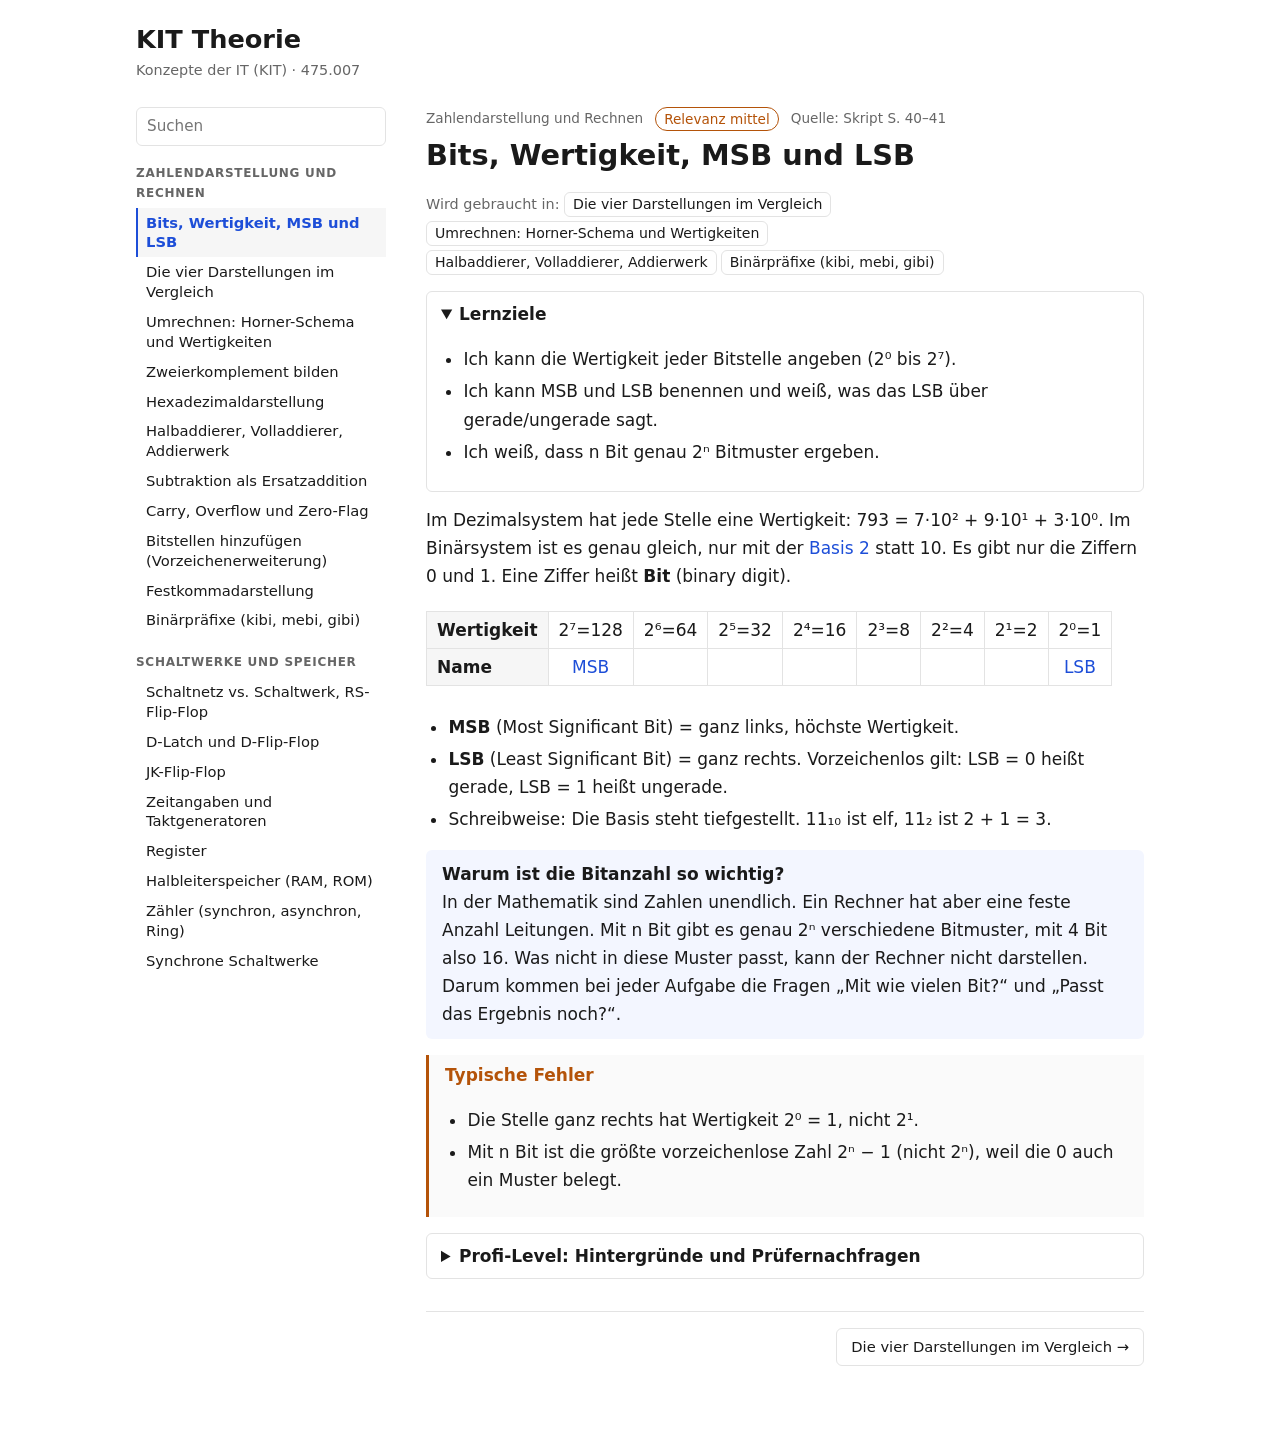
==== kit-theorie/index.html @ 7bbf0606 "Add KIT Theorie study page as standalone project Co-Authored-By: Claude Sonnet 5.5 <noreply@anthropi" ====
<!doctype html>
<html lang="de">
<head>
<meta charset="utf-8">
<meta name="viewport" content="width=device-width, initial-scale=1">
<title>KIT Theorie</title>
<link rel="stylesheet" href="style.css">
</head>
<body>
<div class="wrap">
  <header>
    <h1>KIT Theorie</h1>
    <p class="sub" id="fach"></p>
  </header>
  <div class="layout">
    <aside id="side">
      <input type="search" id="search" placeholder="Suchen" aria-label="Themen durchsuchen">
      <nav id="toc" aria-label="Themen"></nav>
    </aside>
    <main id="main" tabindex="-1"></main>
  </div>
</div>
<script src="data.js"></script>
<script src="app.js"></script>
</body>
</html>
---- kit-theorie/style.css ----
:root {
  --paper: #ffffff;
  --ink: #1a1a1a;
  --muted: #666666;
  --line: #e3e3e3;
  --soft: #f6f6f6;
  --accent: #1d4ed8;
  --note-bg: #f3f6ff;
  --v: #1d4ed8; --p: #1d4ed8; --g: #15803d; --o: #b45309; --red: #b91c1c;
  --card-soft: #fafafa;
  --font: system-ui, -apple-system, "Segoe UI", Roboto, sans-serif;
  --mono: ui-monospace, "SF Mono", Menlo, Consolas, monospace;
}
* { box-sizing: border-box; }
body { margin: 0; background: var(--paper); color: var(--ink); font: 17px/1.65 var(--font); }
.wrap { max-width: 1040px; margin: 0 auto; padding: 24px max(16px, env(safe-area-inset-right)) 64px max(16px, env(safe-area-inset-left)); }
h1, h2, h4 { line-height: 1.25; margin: 0; }
h1 { font-size: 1.6rem; }
h2 { font-size: 1.8rem; margin: .4rem 0 1rem; }
h4 { font-size: 1rem; margin: 1.2rem 0 .3rem; }
p { margin: .7rem 0; max-width: 68ch; }
ul, ol { max-width: 68ch; padding-left: 1.4rem; }
li { margin: .25rem 0; }
.sub { color: var(--muted); font-size: .9rem; margin: .2rem 0 0; }
a:focus-visible, button:focus-visible, input:focus-visible, summary:focus-visible { outline: 2px solid var(--accent); outline-offset: 2px; }

.layout { display: grid; grid-template-columns: 250px minmax(0, 1fr); gap: 40px; margin-top: 24px; align-items: start; }
@media (max-width: 800px) { .layout { grid-template-columns: 1fr; gap: 20px; } }
#side { position: sticky; top: 16px; max-height: calc(100vh - 32px); overflow: auto; }
@media (max-width: 800px) { #side { position: static; max-height: none; } }
input[type=search] { width: 100%; font: inherit; font-size: .95rem; padding: 6px 10px; border: 1px solid var(--line); border-radius: 6px; background: var(--paper); color: var(--ink); }
#toc h3 { font-size: .75rem; letter-spacing: .06em; text-transform: uppercase; color: var(--muted); margin: 18px 0 4px; font-weight: 600; }
#toc button { display: block; width: 100%; text-align: left; font: inherit; font-size: .92rem; line-height: 1.35; padding: 5px 8px; border: 0; border-left: 2px solid transparent; background: none; color: var(--ink); cursor: pointer; }
#toc button:hover { background: var(--soft); }
#toc button[aria-current="true"] { border-left-color: var(--accent); color: var(--accent); font-weight: 600; background: var(--soft); }

.meta { display: flex; flex-wrap: wrap; gap: 4px 12px; color: var(--muted); font-size: .85rem; }
.badge { border: 1px solid currentColor; border-radius: 999px; padding: 0 8px; }
.rel-hoch { color: var(--red); } .rel-mittel { color: var(--o); } .rel-niedrig { color: var(--muted); }
.links { font-size: .9rem; color: var(--muted); }
.links button { font: inherit; font-size: .88rem; border: 1px solid var(--line); background: var(--paper); color: var(--ink); border-radius: 6px; padding: 0 8px; margin: 2px 4px 2px 0; cursor: pointer; }
.links button:hover { border-color: var(--accent); color: var(--accent); }

details { margin: 14px 0; border: 1px solid var(--line); border-radius: 6px; padding: 8px 14px; }
summary { cursor: pointer; font-weight: 600; }
.why { background: var(--note-bg); padding: 10px 16px; margin: 16px 0; max-width: 72ch; border-radius: 6px; }
.why b:first-child { display: block; }
.warn { border-left: 3px solid var(--o); padding: 6px 16px; margin: 16px 0; max-width: 72ch; background: var(--card-soft); }
.warn > b { color: var(--o); }
.q3 { display: grid; gap: 4px; margin: 10px 0; padding-left: 14px; border-left: 2px solid var(--line); max-width: 72ch; }
.step { margin: 16px 0; }
.step > h4::before { content: attr(data-n) ". "; color: var(--accent); }
.scroll { overflow-x: auto; max-width: 100%; }
table.t { border-collapse: collapse; margin: 10px 0; font-variant-numeric: tabular-nums; }
table.t th, table.t td { border: 1px solid var(--line); padding: 4px 10px; text-align: center; white-space: nowrap; }
table.t th { background: var(--soft); font-weight: 600; }
table.t td.l, table.t th.l { text-align: left; white-space: normal; }
.bits { font-family: var(--mono); font-size: .95rem; white-space: pre; line-height: 1.5; margin: 10px 0; overflow-x: auto; padding: 8px 12px; background: var(--soft); border-radius: 6px; }
.mono, code { font-family: var(--mono); font-size: .95em; }
.chain { display: grid; grid-template-columns: auto 1fr; gap: 4px 18px; align-items: baseline; margin: 12px 0; overflow-x: auto; }
.chain > div { display: contents; }
.chain .op { color: var(--accent); border-left: 2px solid var(--accent); padding-left: 8px; white-space: nowrap; }
.formula { font-family: var(--mono); margin: 10px 0; padding: 4px 12px; display: inline-block; border: 1px solid var(--ink); border-radius: 4px; }
.res { display: inline-block; border: 1px solid var(--red); color: var(--red); padding: 0 8px; border-radius: 4px; font-weight: 600; }
.two { display: grid; grid-template-columns: repeat(auto-fit, minmax(260px, 1fr)); gap: 16px; }
.two > * { min-width: 0; }
figure { margin: 14px 0; overflow-x: auto; }
figure svg { display: block; max-width: 100%; height: auto; }
figcaption { font-size: .88rem; color: var(--muted); }
svg text { fill: var(--ink); font-family: var(--font); }
svg .mono { font-family: var(--mono); }
.num { display: inline-grid; place-items: center; min-width: 1.6em; height: 1.6em; padding: 0 .25em; border: 1px solid var(--red); color: var(--red); border-radius: 50%; font-size: .85em; }
.c-v, .c-p { color: var(--accent); } .c-g { color: var(--g); } .c-o { color: var(--o); } .c-r { color: var(--red); }

.nav { display: flex; justify-content: space-between; gap: 10px; margin-top: 32px; padding-top: 16px; border-top: 1px solid var(--line); }
.nav button { font: inherit; font-size: .92rem; border: 1px solid var(--line); background: var(--paper); color: var(--ink); border-radius: 6px; padding: 6px 14px; cursor: pointer; text-align: left; }
.nav button:hover { border-color: var(--accent); color: var(--accent); }
.empty { color: var(--muted); }
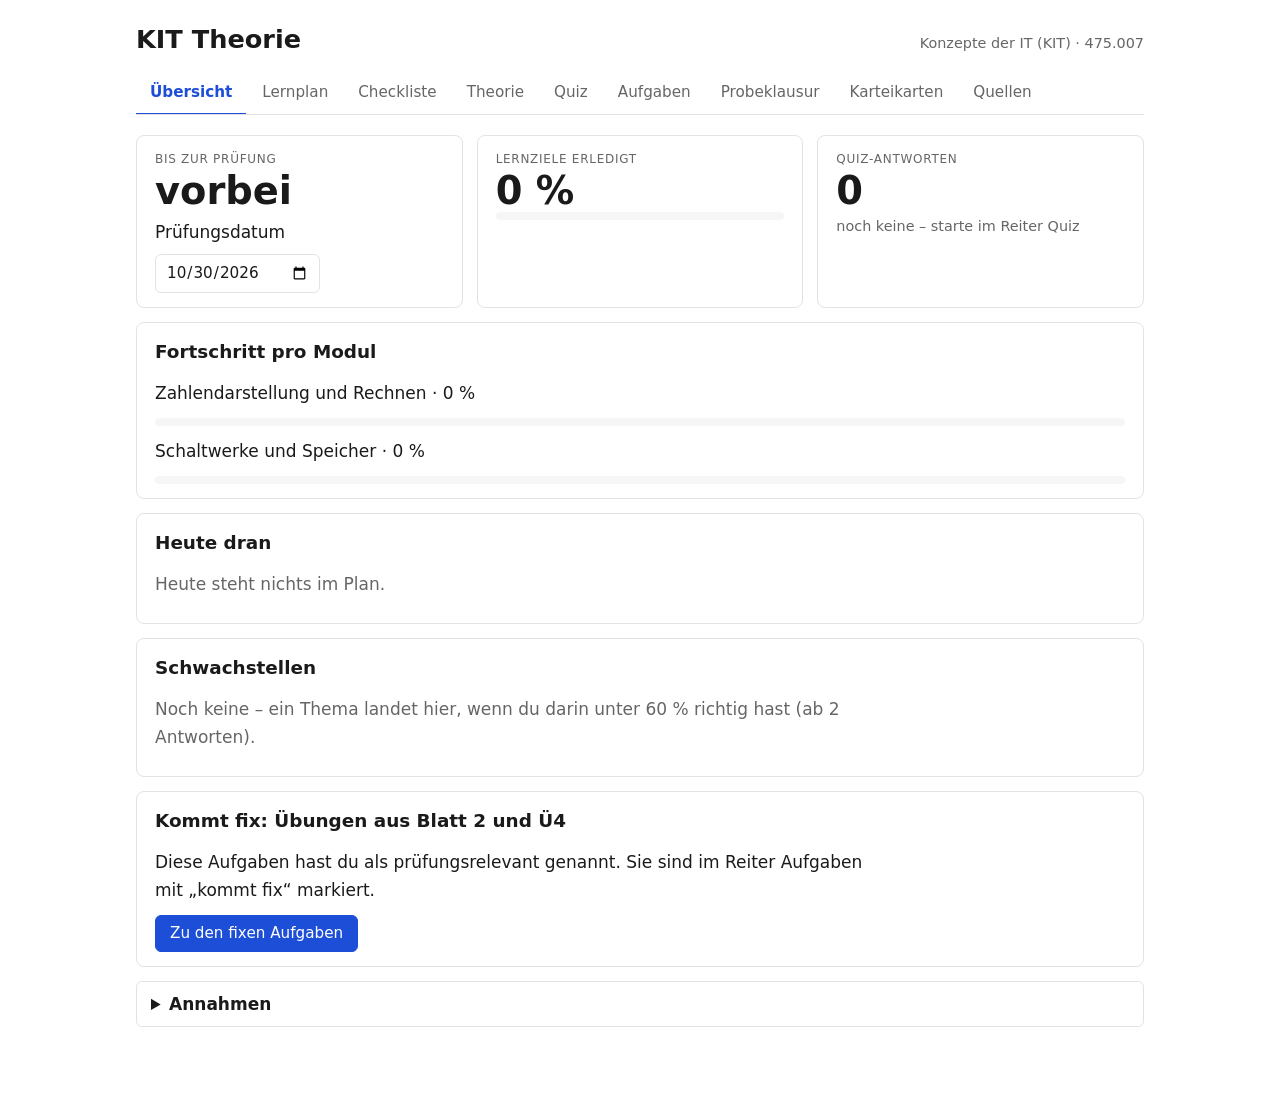
==== commit 3fcbb59d: "Add overview, plan, checklist, quiz, tasks, mock exam, flashcards and sources to KIT Theorie Co-Auth" ====
--- a/kit-theorie/index.html
+++ b/kit-theorie/index.html
@@ -8,17 +8,12 @@
 </head>
 <body>
 <div class="wrap">
-  <header>
+  <header class="top">
     <h1>KIT Theorie</h1>
-    <p class="sub" id="fach"></p>
+    <span class="sub" id="hdr-sub"></span>
   </header>
-  <div class="layout">
-    <aside id="side">
-      <input type="search" id="search" placeholder="Suchen" aria-label="Themen durchsuchen">
-      <nav id="toc" aria-label="Themen"></nav>
-    </aside>
-    <main id="main" tabindex="-1"></main>
-  </div>
+  <nav class="tabs" id="tabs" aria-label="Bereiche"></nav>
+  <main id="view" tabindex="-1"></main>
 </div>
 <script src="data.js"></script>
 <script src="app.js"></script>
--- a/kit-theorie/style.css
+++ b/kit-theorie/style.css
@@ -7,7 +7,7 @@
   --accent: #1d4ed8;
   --note-bg: #f3f6ff;
   --v: #1d4ed8; --p: #1d4ed8; --g: #15803d; --o: #b45309; --red: #b91c1c;
-  --card-soft: #fafafa;
+  --card-soft: #fafafa; --card: #ffffff; --hatch: #c4c4c4; --ok: #15803d; --bad: #b91c1c;
   --font: system-ui, -apple-system, "Segoe UI", Roboto, sans-serif;
   --mono: ui-monospace, "SF Mono", Menlo, Consolas, monospace;
 }
@@ -23,16 +23,6 @@
 li { margin: .25rem 0; }
 .sub { color: var(--muted); font-size: .9rem; margin: .2rem 0 0; }
 a:focus-visible, button:focus-visible, input:focus-visible, summary:focus-visible { outline: 2px solid var(--accent); outline-offset: 2px; }
-
-.layout { display: grid; grid-template-columns: 250px minmax(0, 1fr); gap: 40px; margin-top: 24px; align-items: start; }
-@media (max-width: 800px) { .layout { grid-template-columns: 1fr; gap: 20px; } }
-#side { position: sticky; top: 16px; max-height: calc(100vh - 32px); overflow: auto; }
-@media (max-width: 800px) { #side { position: static; max-height: none; } }
-input[type=search] { width: 100%; font: inherit; font-size: .95rem; padding: 6px 10px; border: 1px solid var(--line); border-radius: 6px; background: var(--paper); color: var(--ink); }
-#toc h3 { font-size: .75rem; letter-spacing: .06em; text-transform: uppercase; color: var(--muted); margin: 18px 0 4px; font-weight: 600; }
-#toc button { display: block; width: 100%; text-align: left; font: inherit; font-size: .92rem; line-height: 1.35; padding: 5px 8px; border: 0; border-left: 2px solid transparent; background: none; color: var(--ink); cursor: pointer; }
-#toc button:hover { background: var(--soft); }
-#toc button[aria-current="true"] { border-left-color: var(--accent); color: var(--accent); font-weight: 600; background: var(--soft); }
 
 .meta { display: flex; flex-wrap: wrap; gap: 4px 12px; color: var(--muted); font-size: .85rem; }
 .badge { border: 1px solid currentColor; border-radius: 999px; padding: 0 8px; }
@@ -76,3 +66,70 @@
 .nav button { font: inherit; font-size: .92rem; border: 1px solid var(--line); background: var(--paper); color: var(--ink); border-radius: 6px; padding: 6px 14px; cursor: pointer; text-align: left; }
 .nav button:hover { border-color: var(--accent); color: var(--accent); }
 .empty { color: var(--muted); }
+
+header.top { display: flex; flex-wrap: wrap; align-items: baseline; justify-content: space-between; gap: 4px 16px; }
+nav.tabs { position: sticky; top: 0; z-index: 5; display: flex; gap: 2px; overflow-x: auto; margin-top: 16px; background: var(--paper); border-bottom: 1px solid var(--line); }
+nav.tabs a { flex: 0 0 auto; padding: 8px 14px; color: var(--muted); text-decoration: none; font-size: .95rem; border-bottom: 2px solid transparent; margin-bottom: -1px; }
+nav.tabs a:hover { color: var(--ink); }
+nav.tabs a[aria-current="page"] { color: var(--accent); border-bottom-color: var(--accent); font-weight: 600; }
+#view { padding-top: 20px; }
+h3 { font-size: 1.15rem; margin: 0 0 .5rem; }
+a { color: var(--accent); }
+.panel { border: 1px solid var(--line); border-radius: 8px; padding: 14px 18px; margin: 14px 0; background: var(--paper); }
+.row { display: flex; flex-wrap: wrap; gap: 8px 12px; align-items: center; }
+.grid-k { display: grid; grid-template-columns: repeat(auto-fit, minmax(210px, 1fr)); gap: 14px; }
+.grid-k > * { min-width: 0; margin: 0; }
+.big { font-size: 2.4rem; font-weight: 600; line-height: 1.1; font-variant-numeric: tabular-nums; }
+.label { font-size: .75rem; letter-spacing: .06em; text-transform: uppercase; color: var(--muted); }
+.bar { height: 8px; border-radius: 4px; overflow: hidden; background: var(--soft); }
+.bar > i { display: block; height: 100%; background: var(--accent); }
+button, select, input { font: inherit; font-size: .95rem; color: var(--ink); }
+button { background: var(--paper); border: 1px solid var(--line); border-radius: 6px; padding: 5px 14px; cursor: pointer; }
+button:hover { border-color: var(--accent); color: var(--accent); }
+button.primary { background: var(--accent); border-color: var(--accent); color: #fff; }
+button.primary:hover { filter: brightness(1.1); color: #fff; }
+button[aria-pressed="true"] { background: var(--ink); border-color: var(--ink); color: #fff; }
+button:disabled { opacity: .45; cursor: not-allowed; }
+select, input[type=text], input[type=date], input[type=search] { max-width: 100%; background: var(--paper); border: 1px solid var(--line); border-radius: 6px; padding: 5px 10px; }
+input[type=text] { font-family: var(--mono); }
+.chip { display: inline-block; border: 1px solid var(--line); border-radius: 6px; padding: 0 8px; margin: 2px 4px 2px 0; font-size: .88rem; }
+.fix { color: var(--accent); font-weight: 600; }
+.layout { display: grid; grid-template-columns: 250px minmax(0, 1fr); gap: 36px; align-items: start; }
+.layout > * { min-width: 0; }
+@media (max-width: 800px) { .layout { grid-template-columns: 1fr; gap: 20px; } }
+.side { position: sticky; top: 60px; max-height: calc(100vh - 80px); overflow: auto; padding-right: 4px; }
+@media (max-width: 800px) { .side { position: static; max-height: none; } }
+.side h4 { margin: 1.1rem 0 .3rem; font-size: .75rem; letter-spacing: .06em; text-transform: uppercase; color: var(--muted); font-weight: 600; }
+.side button.topic { display: block; width: 100%; text-align: left; border: 0; border-left: 2px solid transparent; border-radius: 0; padding: 5px 8px; background: none; font-size: .92rem; line-height: 1.35; color: var(--ink); }
+.side button.topic:hover { background: var(--soft); }
+.side button.topic[aria-current="true"] { border-left-color: var(--accent); color: var(--accent); font-weight: 600; background: var(--soft); }
+.opt { display: block; width: 100%; text-align: left; margin: 6px 0; padding: 8px 12px; }
+.opt.ok { border-color: var(--ok); color: var(--ok); font-weight: 600; }
+.opt.bad { border-color: var(--bad); color: var(--bad); text-decoration: line-through; }
+.fb { margin-top: 10px; padding: 8px 12px; border-radius: 6px; border: 1px solid var(--line); }
+.fb.ok { border-color: var(--ok); } .fb.bad { border-color: var(--bad); }
+.fb b.v { font-size: 1.05rem; }
+.fb.ok b.v { color: var(--ok); } .fb.bad b.v { color: var(--bad); }
+.qtext { font-size: 1.08rem; }
+.status3 { display: inline-flex; border: 1px solid var(--line); border-radius: 6px; overflow: hidden; flex: 0 0 auto; }
+.status3 button { border: 0; border-radius: 0; padding: 2px 10px; font-size: .85rem; }
+.lz { display: flex; gap: 10px; align-items: flex-start; justify-content: space-between; padding: 8px 0; border-bottom: 1px solid var(--line); flex-wrap: wrap; }
+.lz span.t { flex: 1 1 280px; min-width: 0; }
+.day { display: grid; grid-template-columns: 120px 1fr; gap: 10px; padding: 10px; border-bottom: 1px solid var(--line); }
+.day.today { background: var(--note-bg); }
+.day.exam { border-left: 3px solid var(--red); }
+@media (max-width: 520px) { .day { grid-template-columns: 1fr; } }
+.timer { font-family: var(--mono); font-size: 1.5rem; font-variant-numeric: tabular-nums; }
+.timer.low { color: var(--red); }
+.examq { border-top: 1px solid var(--line); padding: 12px 0; }
+.examq label { display: block; margin: 4px 0; cursor: pointer; }
+.card-flip { border: 1px solid var(--line); border-radius: 10px; min-height: 220px; padding: 24px; display: flex; flex-direction: column; justify-content: center; gap: 8px; cursor: pointer; margin: 14px 0; }
+.card-flip:hover { border-color: var(--accent); }
+.card-flip .side-l { font-size: .75rem; letter-spacing: .06em; text-transform: uppercase; color: var(--muted); }
+.card-flip .face { font-size: 1.2rem; }
+.hint { background: var(--note-bg); padding: 6px 12px; margin: 6px 0; border-radius: 6px; }
+.task { border: 1px solid var(--line); border-radius: 8px; padding: 12px 18px; margin: 16px 0; }
+.task header { display: flex; flex-wrap: wrap; gap: 6px 10px; align-items: baseline; }
+.sol { border-top: 1px solid var(--line); margin-top: 12px; padding-top: 8px; }
+mark { background: var(--note-bg); color: inherit; }
+@media (prefers-reduced-motion: reduce) { * { transition: none !important; } }
